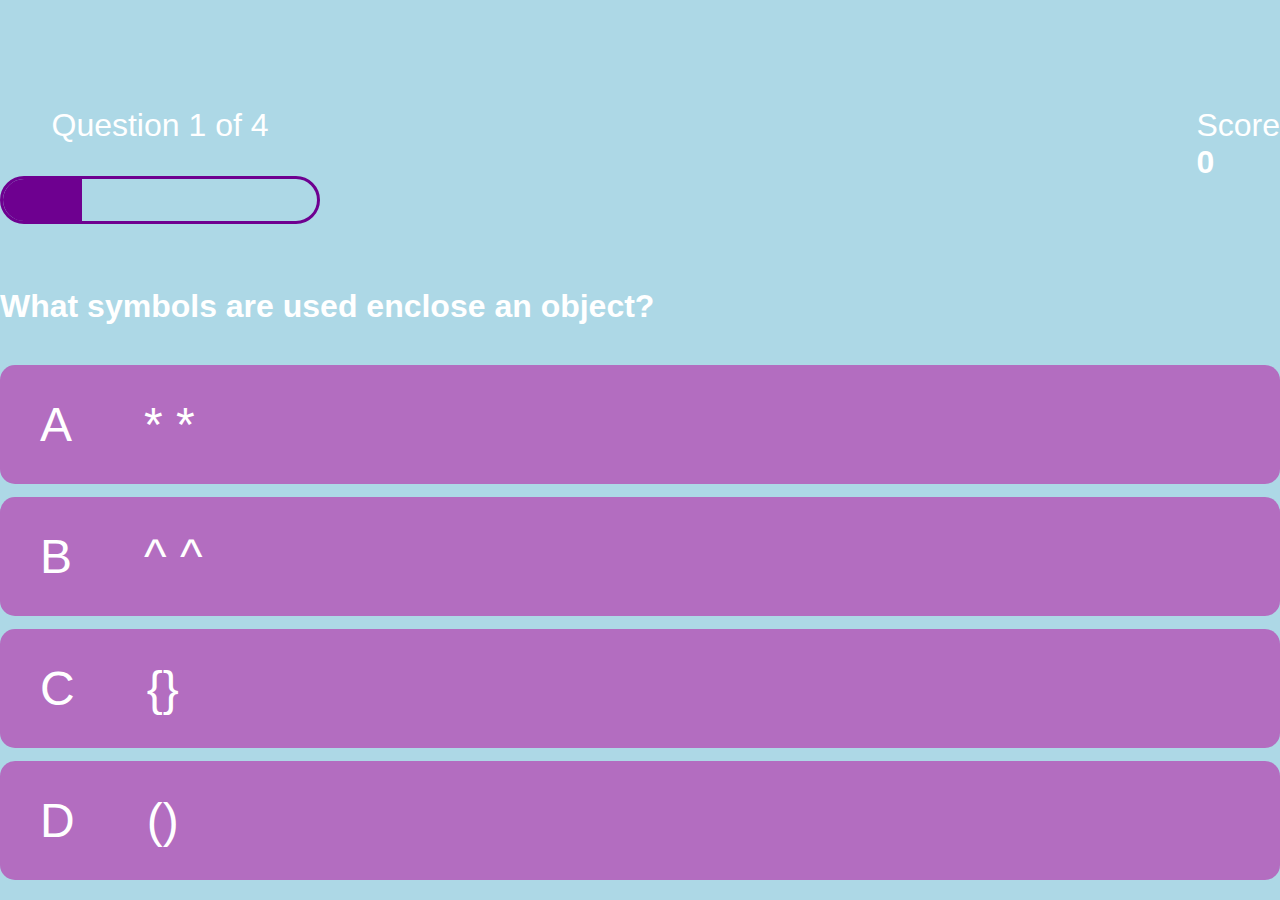
==== gamepage/game.html @ a0daa6c0 "Reorganized files & fixed local storage bug for high scores" ====
<!DOCTYPE html>
<html lang="en">
<head>
    <meta charset="UTF-8">
    <meta http-equiv="X-UA-Compatible" content="IE=edge">
    <meta name="viewport" content="width=device-width, initial-scale=1.0">
    <link rel="stylesheet" href="../css/style.css">
    <title>Quiz</title>
</head>
<body>
    <div class="container">
        <div id="game" class="justify-center flex-column">
            <div id="hud">
                <div class="hud-item">
                    <p id="progressText" class="hud-prefix">
                        Question
                    </p>
                    <div id="progressBar">
                        <div id="progressBarFull"> </div>
                    </div>
                </div>
                <div class="timer">
                        Time: <span id="time-left" ></span>
                </div>
                <div class="hud-item">
                    <p class="hud-prefix">
                        Score
                    </p>
                    <h1 class="hud-main-text" id="score">
                        0
                    </h1>
                </div>
            </div>
            <h1 id="question">What is the answer to this question?</h1>
            <div class="choice-container">
                <p class="choice-prefix">A</p>
                <p class="choice-text" data-number="1">Choice</p>
            </div>
            <div class="choice-container">
                <p class="choice-prefix">B</p>
                <p class="choice-text" data-number="2">Choice</p>
            </div>
            <div class="choice-container">
                <p class="choice-prefix">C</p>
                <p class="choice-text" data-number="3">Choice</p>
            </div>
            <div class="choice-container">
                <p class="choice-prefix">D</p>
                <p class="choice-text" data-number="4">Choice</p>
            </div>
        </div>
    </div>
    <script src="../gamepage/game.js"></script>
</body>
</html>
---- css/style.css ----
:root {
    background-color: lightblue;
}

* {
    box-sizing: border-box;
    margin: 0;
    padding: 0;
    /* font-size: ; */
    font-family: 'Vidaloka', sans-serif;
    color: white;
}

.h1 {
    font-size: 5.4rem;
    color: ghostwhite;
    margin-bottom: 5rem;
}

.title-of-game {
    margin-bottom: 10%;
}

.h2 {
    font-size: 4.2rem;
    margin-bottom: 4rem;
}

.container {
    width: 100vw;
    height: 100vh;
    display: flex;
    justify-content: center;
    align-items: center;
    max-width: 80rem;
    margin: 0 auto;
    padding:2rem;
}

.flex-column {
    display: flex;
    flex-direction: column;
}

.flex-center {
    justify-content: center;
    align-items: center;
}

.justify-center {
    justify-content: center;
}

.text-center {
    text-align: center;
}

.hidden {
    display: none;
}

/* thank you to MrPirrera codepen.io for the button gradient design */

.btn {
    font-size: 2.4rem;
    padding: 2rem 0;
    width: 30rem;
    text-align: center;
    margin-bottom: 1rem;
    text-decoration: none;
    color: white;
    background-image: linear-gradient(to right, #fbc2eb 0%, #a6c1ee 51%, #fbc2eb 100%);
    border-radius: 15px;
}

.btn:hover {
    cursor: pointer;
    box-shadow: 0 0.4rem 1.4rem 0 rgb(146, 84, 128);
    transition: transform 150ms;
    transform: 1.03;
}

.btn[disabled]:hover {
    cursor: not-allowed;
    box-shadow: none;
    transform: none;
}

#highscore-btn {
    background-image: linear-gradient(to right, #801d5b 0%, #8fd3f4 51%, #ffffff 100%);

}

.fa-crown {
    font-size: 2.5;
    margin-left: 1rem;
}


/* CSS for Game Page */
.choice-container {
    display:flex;
    background-color: rgba(184, 39, 167, 0.6);
    margin-bottom: 0.8rem;
    width: 100%;
    border-radius: 15px;
    font-size: 3rem;
    min-width: 80rem;
}

#question {
    margin-bottom: 2.5rem;
}

#score {
    display: flex;
}

.choice-container:hover {
    cursor: pointer;
    box-shadow: 0 0.4rem 1.4rem 0 rgba(255, 255, 255, .9);
    transform:scale(1.02);
    transform: 100ms;
}

.choice-prefix {
    padding: 2rem 2.5rem;
}

.choice-text {
    padding: 2rem;
    width: 100%;
}

.correct {
    background-color: rgba(93, 210, 67,.6);
}

.incorrect {
    background-color: rgba(204, 58, 58, 0.6);
}

/* Heads up Display on Game Page */
#hud {
    display: flex;
    justify-content: space-between;
}

.hud-prefix {
    text-align: center;
    font-size: 2rem;
    margin-top: 100px;
}

.hud-main-text {
    text-align: center;
}

#progressBar {
    width: 20rem;
    height: 3rem;
    border: 0.2rem solid rgb(110, 0, 144);
    margin-top: 2rem;
    margin-bottom: 4rem;
    border-radius: 50px;
    overflow: hidden;
}

#progressBarFull {
    height: 100%;
    background: rgb(110, 0, 144);
    width: 0%;
}

/* Styling for timer */

.timer {
    display: none;
}

/* CSS for End Page */

.end-form-container {
    width: 100%;
    display: flex;
    flex-direction: column;
    align-items: center;
    max-width: 30rem;
}

input {
    margin-bottom: 1rem;
    width:20rem;
    padding:1.5rem;
    font-size: 1.8rem;
    border: none;
    color: #fbc2eb;
    box-shadow: 0 0.4rem 1.4rem 0 rgba(255, 255, 255, .9);
}

input::placeholder {
    color: #fbc2eb;
}

#username {
    margin-bottom: 3rem;
    width: 100%;
    outline: none;
}

#end-text {
    font-size: 2.4rem;
    color:#ffffff;
    text-align: center;
}

#saveScoreBtn {
    border: none;
}

.fa-home {
    margin-left: 1rem;
    font-size: 2rem;
    color: black;
}

/* CSS for High Score Page */

#highScoresList {
    list-style: none;
    margin-bottom: 4rem;
}

.high-score {
    font-size: 2.8rem;
    margin-bottom: 0.5rem;
}


/* Media Query for Game Page */

@media screen and (max-width:768px) {
    .choice-container {
        min-width: 40rem;
        background: 0.2rem solid rgb(8, 0, 255);
        width: 0%;
    }
}
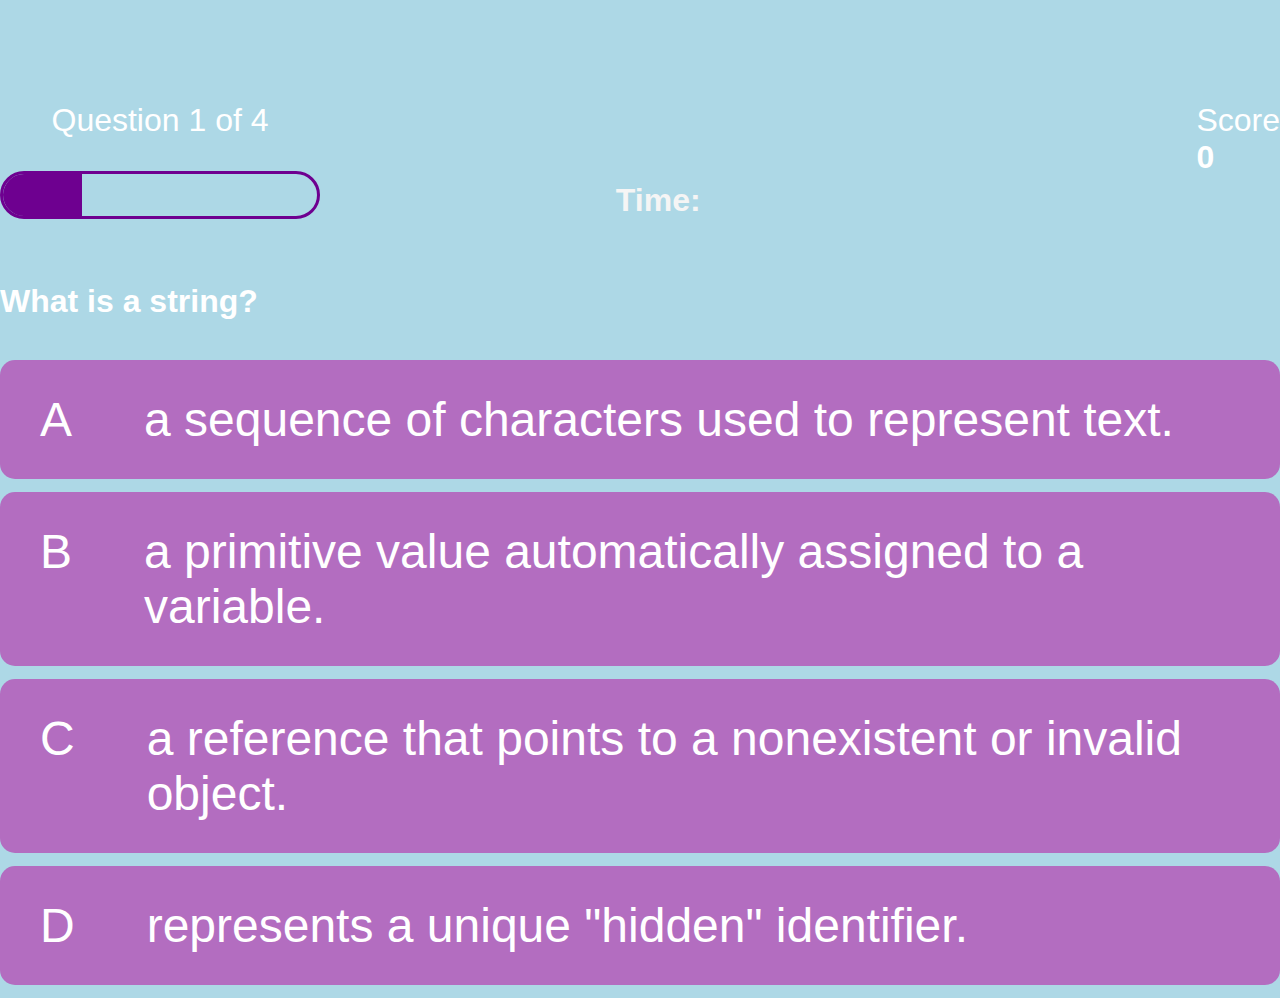
==== commit 9921f0cd: "Attempting to set up timer" ====
--- a/gamepage/game.html
+++ b/gamepage/game.html
@@ -20,7 +20,7 @@
                     </div>
                 </div>
                 <div class="timer">
-                        Time: <span id="time-left" ></span>
+                <h1 class="timer"> Time: <span id="time-left" ></span> </h1>
                 </div>
                 <div class="hud-item">
                     <p class="hud-prefix">
--- a/css/style.css
+++ b/css/style.css
@@ -149,7 +149,7 @@
 .hud-prefix {
     text-align: center;
     font-size: 2rem;
-    margin-top: 100px;
+    margin-top: 200px;
 }
 
 .hud-main-text {
@@ -174,8 +174,11 @@
 
 /* Styling for timer */
 
-.timer {
-    display: none;
+.timer h1 {
+    color: whitesmoke;
+    font-size: 2rem;
+    margin-top: 280px;
+    margin-right: 200px;
 }
 
 /* CSS for End Page */
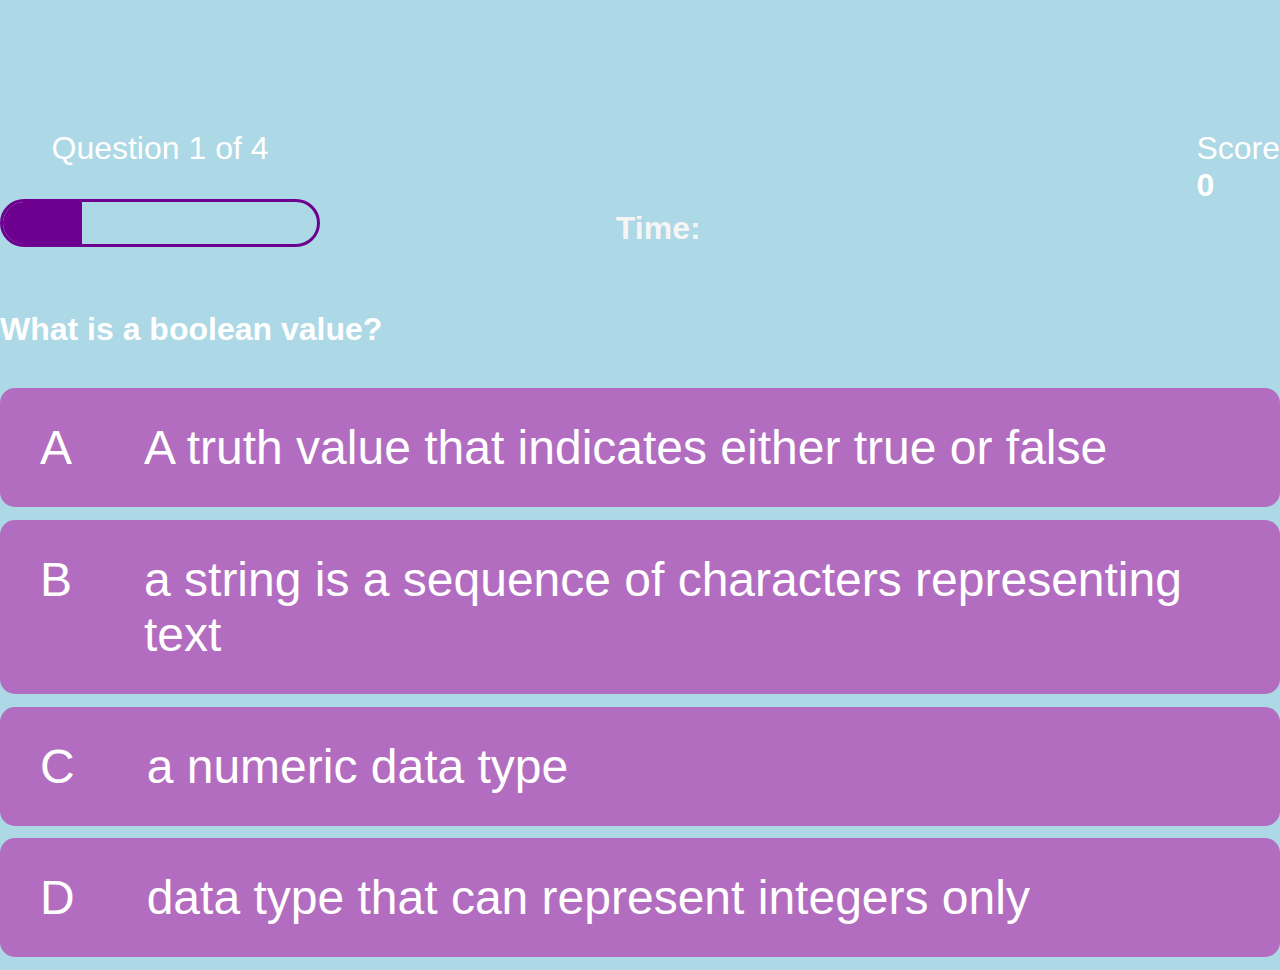
==== commit ae60ddaa: "Fixed the high scores page" ====
--- a/gamepage/game.html
+++ b/gamepage/game.html
@@ -20,7 +20,7 @@
                     </div>
                 </div>
                 <div class="timer">
-                <h1 class="timer"> Time: <span id="time-left" ></span> </h1>
+                <h1> Time: <span id="time-left" ></span> </h1>
                 </div>
                 <div class="hud-item">
                     <p class="hud-prefix">
